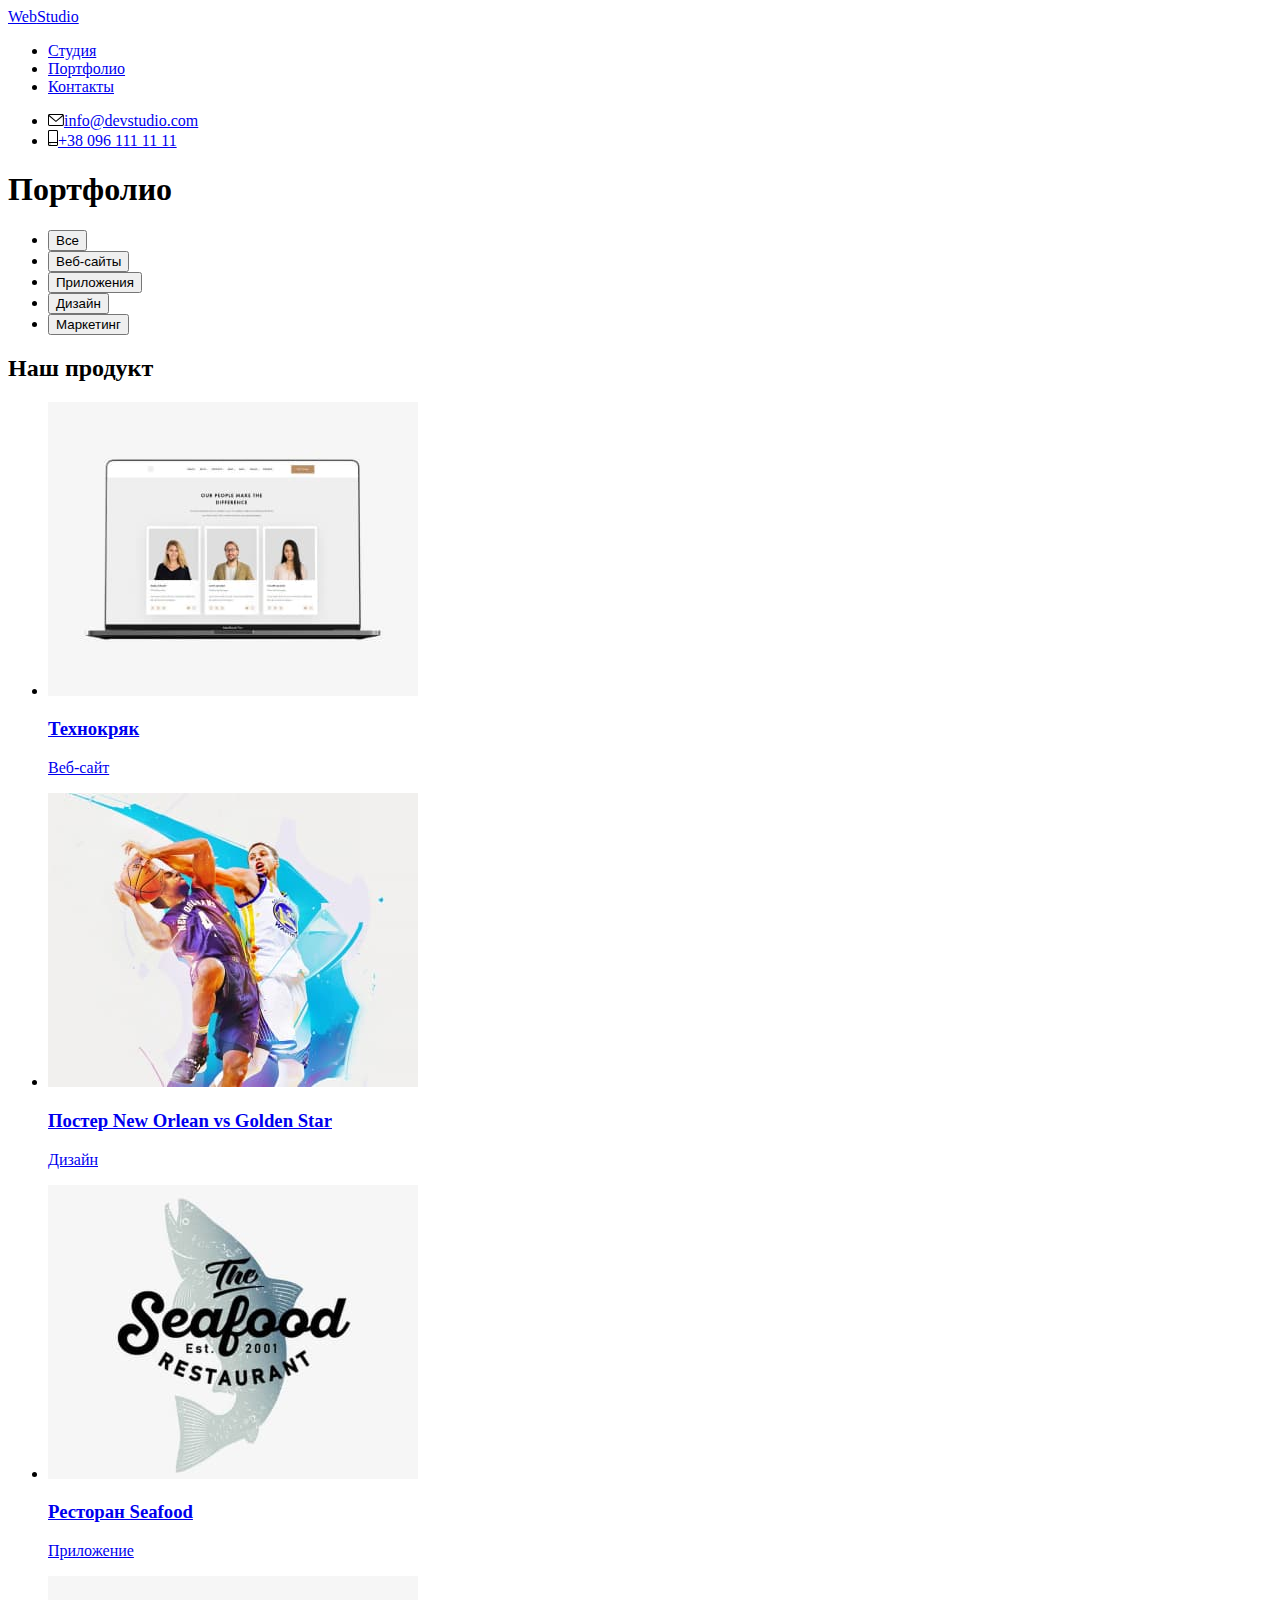
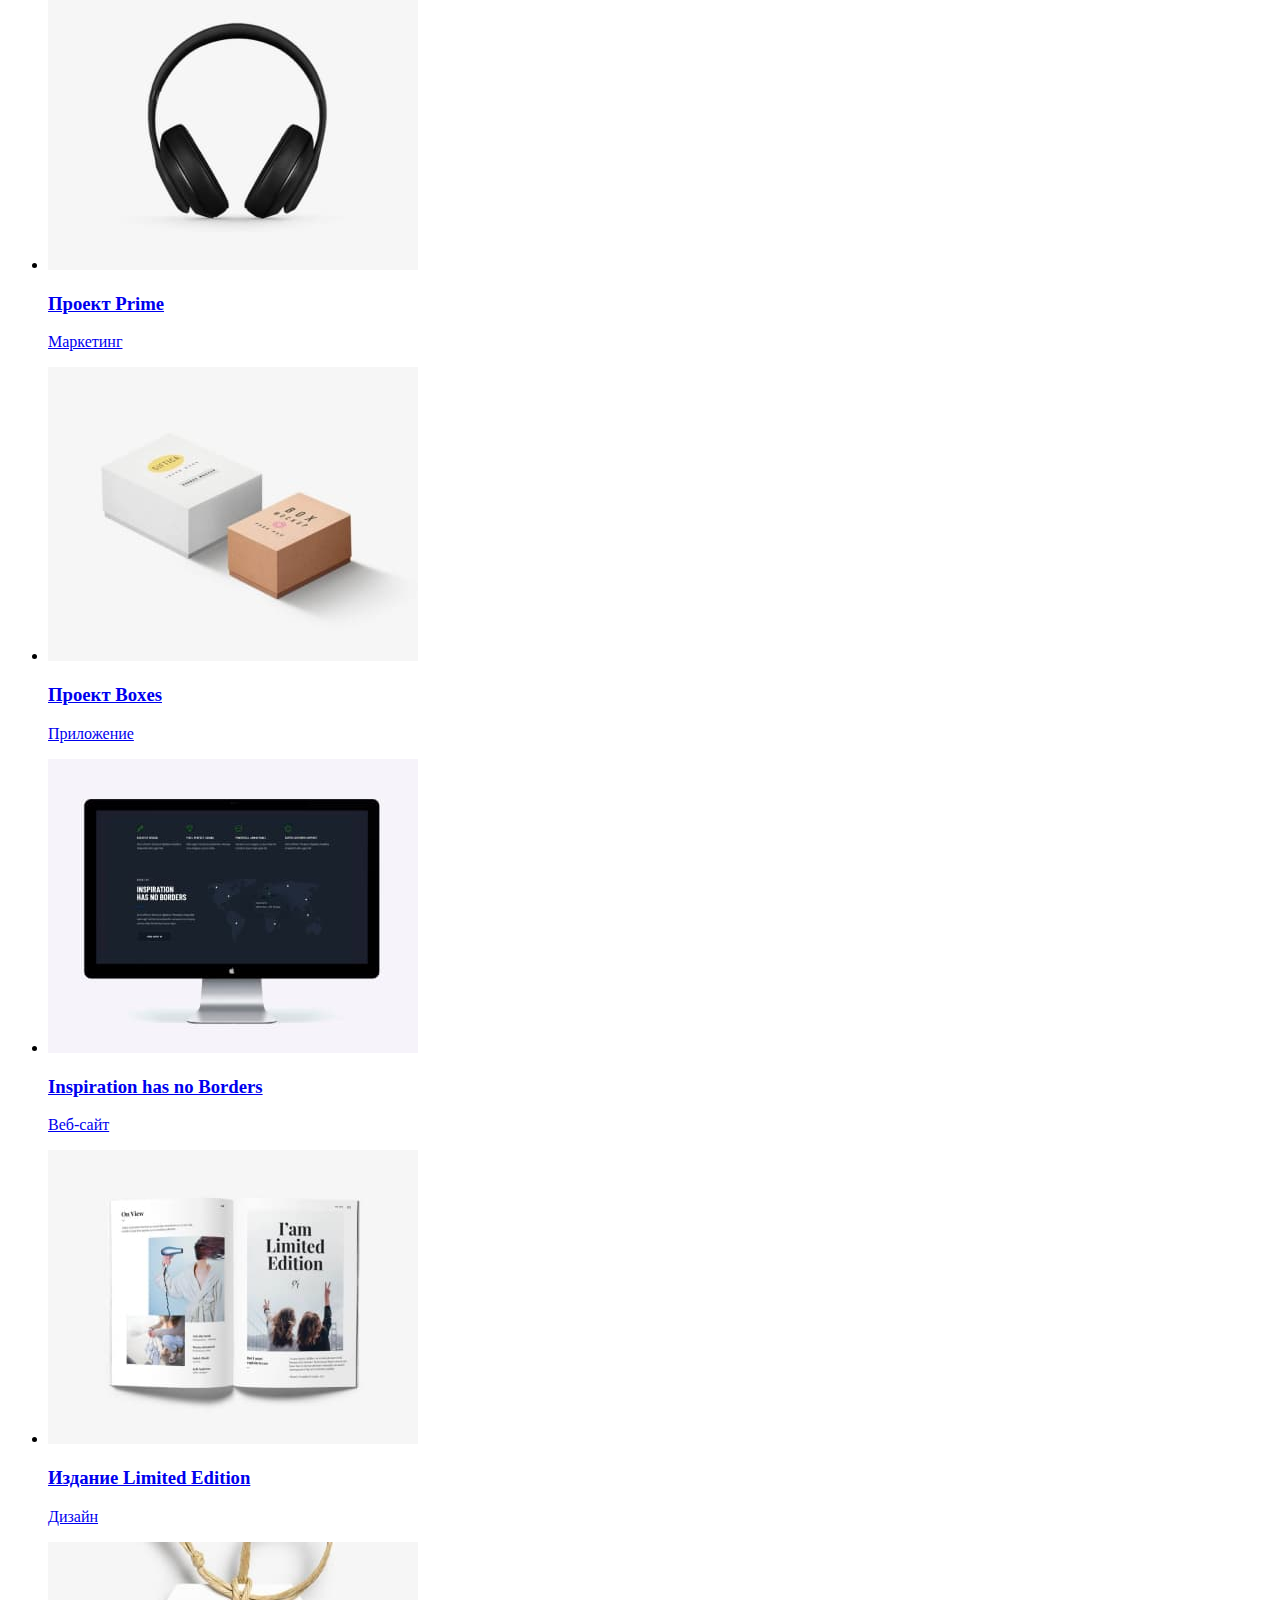
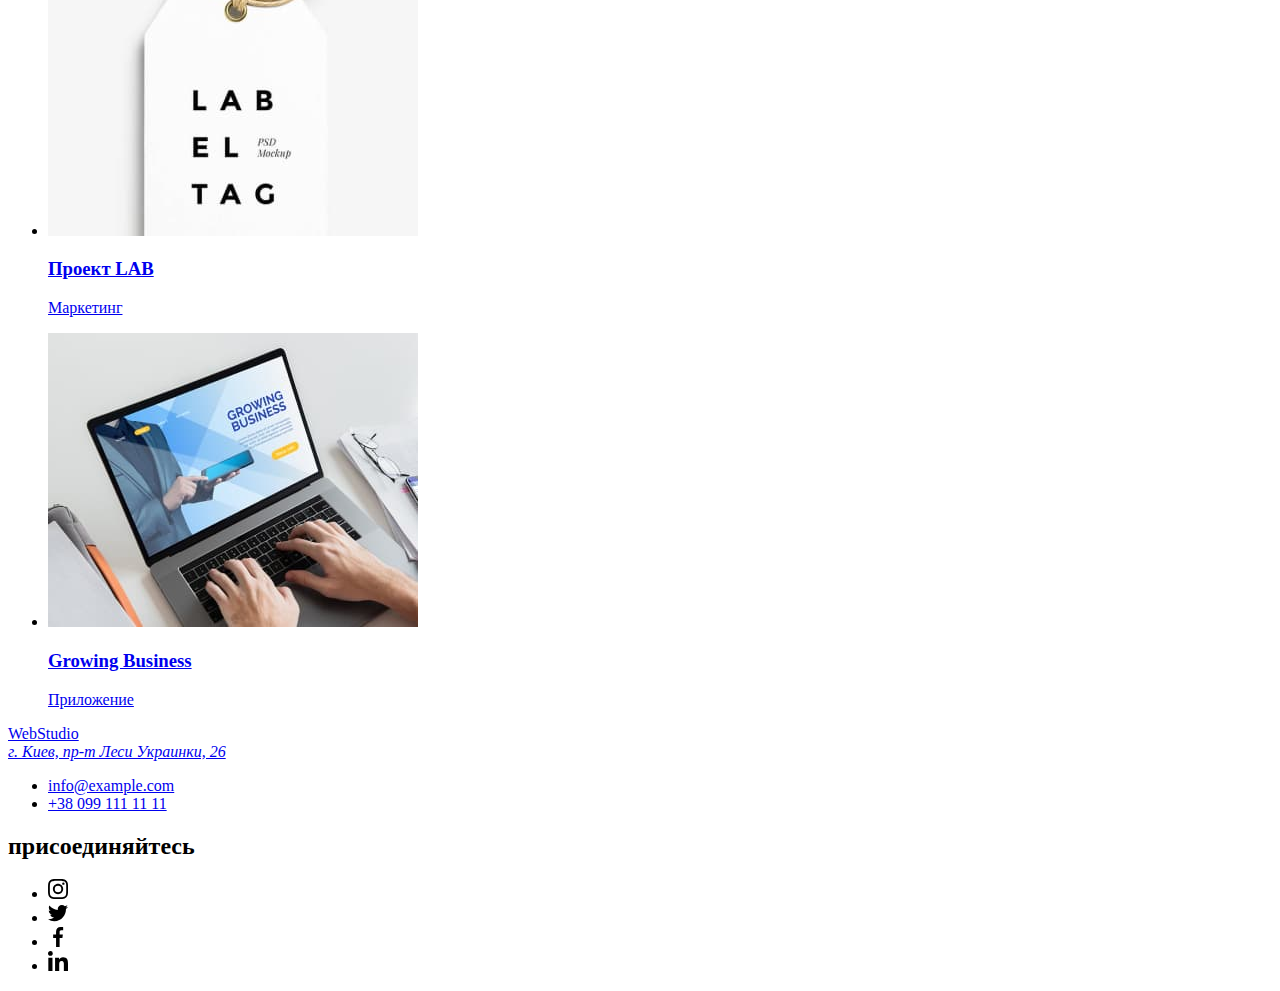
==== portfolio.html @ 41fa5a78 "add portfolio" ====
<!DOCTYPE html>
<html lang="ru">
  <head>
    <meta charset="UTF-8" />
    <meta http-equiv="X-UA-Compatible" content="IE=edge" />
    <meta name="viewport" content="width=device-width, initial-scale=1.0" />
    <link rel="preconnect" href="https://fonts.googleapis.com" />
    <link rel="preconnect" href="https://fonts.gstatic.com" crossorigin />
    <link
      href="https://fonts.googleapis.com/css2?family=Raleway:wght@700&family=Roboto:wght@400;500;700&display=swap"
      rel="stylesheet"
    />
    <title>Портфолио</title>
    <link
      rel="stylesheet"
      href="https://cdnjs.cloudflare.com/ajax/libs/modern-normalize/1.1.0/modern-normalize.min.css"
      integrity="sha512-wpPYUAdjBVSE4KJnH1VR1HeZfpl1ub8YT/NKx4PuQ5NmX2tKuGu6U/JRp5y+Y8XG2tV+wKQpNHVUX03MfMFn9Q=="
      crossorigin="anonymous"
      referrerpolicy="no-referrer"
    />
    <link rel="stylesheet" href="./css/styles.css" />
  </head>
  <body>
    <!-- header -->
    <header class="header">
      <div class="container header-content">
        <nav class="container-nav">
          <a href="./index.html" class="header-logo link"><span class="header-logo-blue">Web</span>Studio</a>
          <ul class="header-list-nav list">
            <li class="header-item-nav"><a href="./index.html" class="header-link link ">Студия</a></li>
            <li class="header-item-nav"><a href="./portfolio.html" class="header-link link current">Портфолио</a></li>
            <li class="header-item-nav"><a href="./index.html" class="header-link link">Контакты</a></li>
          </ul>
        </nav>
        <ul class="header-list-contact list">
          <li class="header-item-contact">
            <a href="mailto:info@devstudio.com" class="header-link-contact link">
              <svg class="icon-email" width="16" height="12">
                <use href="./imges/sprite.svg#icon-email"/></use></svg
              >info@devstudio.com</a
            >
          </li>
          <li class="header-item-contact">
            <a href="tel:+380961111111" class="header-link-contact link">
              <svg class="icon-tel" width="10" height="16">
                <use href="./imges/sprite.svg#icon-tel"></use></svg
              >+38 096 111 11 11</a
            >
          </li>
        </ul>
      </div>
    </header>

    <!-- portfolio -->
    <main>
      <section class="portfolio">
        <div class="container">
          <h1 class="portfolio-title hiden">Портфолио</h1>
          <ul class="portfolio-list-nav list">
            <li class="portfolio-item"><button type="button" class="portfolio-button">Все</button></li>
            <li class="portfolio-item"><button type="button" class="portfolio-button">Веб-сайты</button></li>
            <li class="portfolio-item"><button type="button" class="portfolio-button">Приложения</button></li>
            <li class="portfolio-item"><button type="button" class="portfolio-button">Дизайн</button></li>
            <li class="portfolio-item"><button type="button" class="portfolio-button">Маркетинг</button></li>
          </ul>

          <h2 class="product-title hiden">Наш продукт</h2>
          <ul class="product-list list">
            <li class="product-item">
              <a href="/" class="link"
                ><img src="./imges/photo-portfolio1.jpg" class="product-img" alt="" width="370" height="294" />
                <div class="product-content">
                <h3 class="product-title-item">Технокряк</h3>
                <p class="product-text">Веб-сайт</p></a
              >
              </div>
            </li>
            <li class="product-item">
              <a href="/" class="link"
                ><img src="./imges/photo-portfolio2.jpg" class="product-img" alt="" width="370" height="294" />
                <div class="product-content">
                <h3 class="product-title-item">Постер New Orlean vs Golden Star</h3>
                <p class="product-text">Дизайн</p></a
              >
              </div>
            </li>
            <li class="product-item">
              <a href="/" class="link"
                ><img src="./imges/photo-portfolio3.jpg" class="product-img" alt="" width="370" height="294" />
                <div class="product-content">
                <h3 class="product-title-item">Ресторан Seafood</h3>
                <p class="product-text">Приложение</p></a
              >
              </div>
            </li>
            <li class="product-item">
              <a href="/" class="link"
                ><img src="./imges/photo-portfolio4.jpg" class="product-img" alt="" width="370" height="294" />
                <div class="product-content">
                <h3 class="product-title-item">Проект Prime</h3>
                <p class="product-text">Маркетинг</p></a
              >
              </div>
            </li>
            <li class="product-item">
              <a href="/" class="link"
                ><img src="./imges/photo-portfolio5.jpg" class="product-img" alt="" width="370" height="294" />
                <div class="product-content">
                <h3 class="product-title-item">Проект Boxes</h3>
                <p class="product-text">Приложение</p></a
              >
              </div>
            </li>
            <li class="product-item">
              <a href="/" class="link"
                ><img src="./imges/photo-portfolio6.jpg" class="product-img" alt="" width="370" height="294" />
                <div class="product-content">
                <h3 class="product-title-item" lang="en">Inspiration has no Borders</h3>
                <p class="product-text">Веб-сайт</p></a
              >
              </div>
            </li>
            <li class="product-item">
              <a href="/" class="link"
                ><img src="./imges/photo-portfolio7.jpg" class="product-img" alt="" width="370" height="294" />
                <div class="product-content">
                <h3 class="product-title-item">Издание Limited Edition</h3>
                <p class="product-text">Дизайн</p></a
              >
              </div>
            </li>
            <li class="product-item">
              <a href="/" class="link"
                ><img src="./imges/photo-portfolio8.jpg" class="product-img" alt="" width="370" height="294" />
                <div class="product-content">
                <h3 class="product-title-item">Проект LAB</h3>
                <p class="product-text">Маркетинг</p></a
              >
              </div>
            </li>
            <li class="product-item">
              <a href="/" class="link"
                ><img src="./imges/photo-portfolio9.jpg" class="product-img" alt="" width="370" height="294" />
                <div class="product-content">
                <h3 class="product-title-item" lang="en">Growing Business</h3>
                <p class="product-text">Приложение</p></a
              >
              </div>
            </li>
          </ul>
        </div>
      </section>
    </main>

    <!-- footer -->
    <footer class="footer">
      <div class="container">
        <div class="footer-content">
          <a class="footer-logo link" href="./index.html"><span class="footer-logo-blue">Web</span>Studio</a>
          <address class="footer-address">
            <a
              href="https://goo.gl/maps/LMZink6fcVC9zRSU7"
              rel="noreferrer noopener nofollow"
              class="footer-link-address link"
              target="_blank"
              >г. Киев, пр-т Леси Украинки, 26</a
            >
          </address>
          <ul class="footer-list list">
            <li class="footer-item"><a href="mailto:info@example.com" class="footer-link link">info@example.com</a></li>
            <li class="footer-item"><a href="tel:+380991111111" class="footer-link link">+38 099 111 11 11</a></li>
          </ul>
        </div>
        <div class="footer-slogan">
          <h2 class="footer-title">присоединяйтесь</h2>
          <ul class="footer-list-icons list">
            <li class="footer-item-icons">
              <a class="footer-link-icons" href="/">
                <svg class="icon-instagram" width="20" height="20">
                  <use href="./imges/sprite.svg#icon-instagram"></use>
                </svg>
              </a>
            </li>
            <li class="footer-item-icons">
              <a class="footer-link-icons" href="/">
                <svg class="icon-twitter" width="20" height="20">
                  <use href="./imges/sprite.svg#icon-twitter"></use>
                </svg>
              </a>
            </li>
            <li class="footer-item-icons">
              <a class="footer-link-icons" href="/">
                <svg class="icon-facebook" width="20" height="20">
                  <use href="./imges/sprite.svg#icon-facebook"></use>
                </svg>
              </a>
            </li>
            <li class="footer-item-icons">
              <a class="footer-link-icons" href="/">
                <svg class="icon-linkedin" width="20" height="20">
                  <use href="./imges/sprite.svg#icon-linkedin"></use>
                </svg>
              </a>
            </li>
          </ul>
        </div>
      </div>
    </footer>
  </body>
</html>
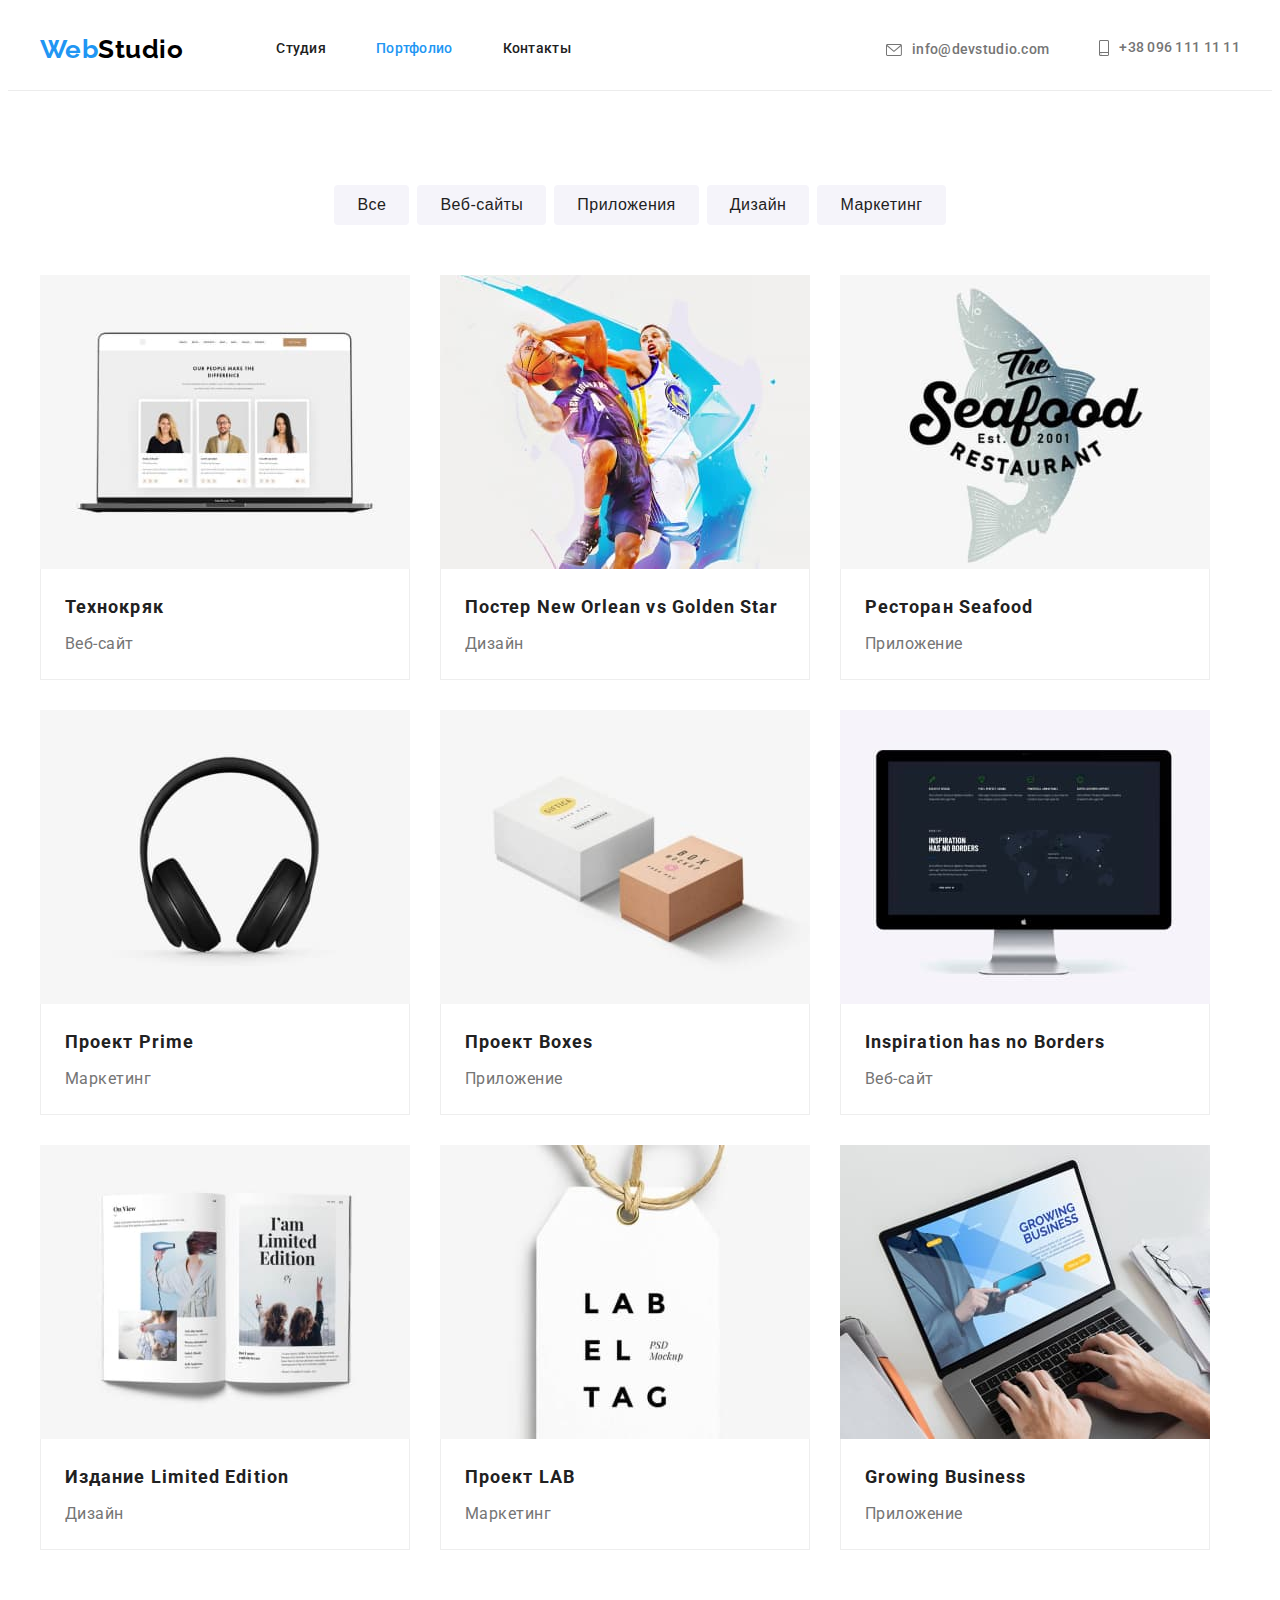
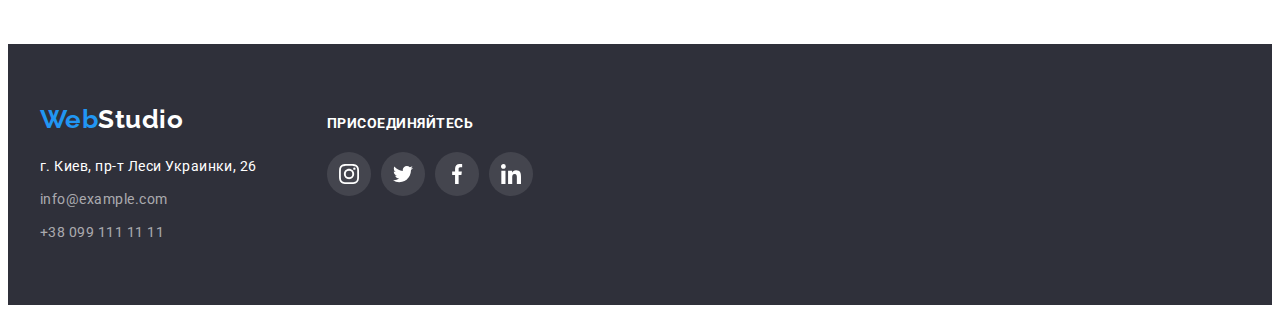
==== commit 3cbd1346: "add attribute aria-label" ====
--- a/portfolio.html
+++ b/portfolio.html
@@ -175,28 +175,28 @@
           <h2 class="footer-title">присоединяйтесь</h2>
           <ul class="footer-list-icons list">
             <li class="footer-item-icons">
-              <a class="footer-link-icons" href="/">
+              <a class="footer-link-icons" href="/" aria-label="ссылка на instagram">
                 <svg class="icon-instagram" width="20" height="20">
                   <use href="./imges/sprite.svg#icon-instagram"></use>
                 </svg>
               </a>
             </li>
             <li class="footer-item-icons">
-              <a class="footer-link-icons" href="/">
+              <a class="footer-link-icons" href="/" aria-label="ссылка на twitter">
                 <svg class="icon-twitter" width="20" height="20">
                   <use href="./imges/sprite.svg#icon-twitter"></use>
                 </svg>
               </a>
             </li>
             <li class="footer-item-icons">
-              <a class="footer-link-icons" href="/">
+              <a class="footer-link-icons" href="/" aria-label="ссылка на facebook">
                 <svg class="icon-facebook" width="20" height="20">
                   <use href="./imges/sprite.svg#icon-facebook"></use>
                 </svg>
               </a>
             </li>
             <li class="footer-item-icons">
-              <a class="footer-link-icons" href="/">
+              <a class="footer-link-icons" href="/" aria-label="ссылка на linkedin">
                 <svg class="icon-linkedin" width="20" height="20">
                   <use href="./imges/sprite.svg#icon-linkedin"></use>
                 </svg>
--- a/css/styles.css
+++ b/css/styles.css
@@ -0,0 +1,583 @@
+:root {
+  --team-background-color: #f5f4fa;
+  --primory-title-color: #212121;
+  --nav-text-color: #212121;
+  --button-text-color: #212121;
+  --secondary-title-color: #ffffff;
+  --accent-button-text-color: #ffffff;
+  --address-text-color: #ffffff;
+  --hero-background-color: #2f303a;
+  --footer-background-color: #2f303a;
+  --all-text-color: #757575;
+  --accent-color: #2196f3;
+  --primory-logo-color: #2196f3;
+  --secondary-logo-color: #000000;
+  --footer-contact-color: rgba(255, 255, 255, 0.6);
+  --header-contact-color: #757575;
+  --feature-bc-icons: #f5f4fa;
+  --icon-primory-color: #afb1b8;
+  --icon-secondary-color: #ffffff;
+  --border-color: #eeeeee;
+}
+
+body {
+  font-family: "Roboto", sans-serif;
+  color: var(--primory-title-color);
+  letter-spacing: 0.03em;
+}
+
+p,
+h1,
+h2,
+h3,
+h4,
+h5,
+h6 {
+  margin: 0;
+}
+
+ul {
+  margin: 0;
+  padding-left: 0;
+}
+
+.list {
+  list-style: none;
+}
+.link {
+  text-decoration: none;
+}
+
+.container {
+  width: 1200px;
+  margin: 0 auto;
+  padding-left: 15px;
+  padding-right: 15px;
+}
+
+.hiden {
+  position: absolute;
+  white-space: nowrap;
+  width: 1px;
+  height: 1px;
+  overflow: hidden;
+  border: 0;
+  padding: 0;
+  clip: rect(0 0 0 0);
+  clip-path: inset(50%);
+  margin: -1px;
+}
+
+/* ------------------------ header ------------------------*/
+.header {
+  border-bottom: 1px solid #ececec;
+}
+
+.header-content {
+  display: flex;
+  align-items: center;
+}
+
+.header-logo {
+  padding-top: 24px;
+  padding-bottom: 24px;
+  font-family: "Raleway", sans-serif;
+  font-weight: 700;
+  font-size: 26px;
+  line-height: 1.19;
+  color: var(--secondary-logo-color);
+  margin-right: 93px;
+}
+
+.container-nav {
+  display: flex;
+  align-items: center;
+}
+
+.header-logo-blue {
+  color: var(--primory-logo-color);
+}
+
+.header-list-nav {
+  display: flex;
+}
+
+.header-item-nav:not(:last-child) {
+  margin-right: 50px;
+}
+
+.header-link {
+  display: block;
+  padding-top: 32px;
+  padding-bottom: 32px;
+  font-weight: 500;
+  font-size: 14px;
+  line-height: 1.14;
+  letter-spacing: 0.02em;
+  color: var(--nav-text-color);
+}
+
+.header-link:hover,
+.header-link:focus {
+  color: var(--accent-color);
+}
+
+.current {
+  color: var(--accent-color);
+}
+
+.header-list-contact {
+  display: flex;
+  align-items: baseline;
+  margin-left: auto;
+}
+
+.header-item-contact {
+  margin-right: 50px;
+}
+
+.header-item-contact:last-child {
+  margin-right: 0;
+}
+
+.header-link-contact {
+  display: flex;
+  align-items: center;
+  width: 100%;
+  height: 100%;
+  padding-top: 32px;
+  padding-bottom: 32px;
+  font-weight: 500;
+  font-size: 14px;
+  line-height: 1.14;
+  letter-spacing: 0.02em;
+  color: var(--header-contact-color);
+}
+
+.header-link-contact:hover,
+.header-link-contact:focus {
+  color: var(--accent-color);
+}
+
+.icon-email,
+.icon-tel {
+  fill: currentColor;
+  margin-right: 10px;
+}
+/* ------------------------ hero ------------------------*/
+
+.hero {
+  padding-top: 200px;
+  padding-bottom: 200px;
+  background-color: var(--hero-background-color);
+}
+
+.hero-container {
+  width: 1600px;
+  height: 600px;
+  margin: 0 auto;
+  background-image: linear-gradient(rgba(47, 48, 58, 0.4), rgba(47, 48, 58, 0.4)), url(../imges/hero.jpg);
+  background-repeat: no-repeat;
+  background-position: center;
+  background-size: cover;
+}
+
+.hero-title {
+  width: 669px;
+  margin-bottom: 30px;
+  font-weight: 900;
+  font-size: 44px;
+  line-height: 1.36;
+  text-align: center;
+  letter-spacing: 0.06em;
+  text-transform: uppercase;
+  color: var(--secondary-title-color);
+  margin-right: auto;
+  margin-left: auto;
+}
+
+.hero-button {
+  margin: 0 auto;
+  display: block;
+  padding: 10px 32px;
+  font-weight: 700;
+  font-size: 16px;
+  line-height: 1.88;
+  cursor: pointer;
+  text-align: center;
+  letter-spacing: 0.06em;
+  color: var(--accent-button-text-color);
+  background-color: var(--accent-color);
+  box-shadow: 0px 4px 4px rgba(0, 0, 0, 0.15);
+  border-radius: 4px;
+  border: 1px solid transparent;
+}
+
+/* ------------------------ feature ------------------------*/
+
+.feature {
+  padding-top: 94px;
+}
+
+.feature-content {
+  display: flex;
+}
+
+.feature-item {
+  min-width: 270px;
+}
+
+.feature-item:not(:last-child) {
+  margin-right: 30px;
+}
+
+.feature-icons {
+  background-color: var(--feature-bc-icons);
+  width: 270px;
+  height: 120px;
+  display: flex;
+  justify-content: center;
+  align-items: center;
+  border-radius: 4px;
+  margin-bottom: 30px;
+}
+
+.feature-item-title {
+  font-size: 14px;
+  line-height: 1.14;
+  text-transform: uppercase;
+  margin-bottom: 10px;
+}
+
+.feature-item-text {
+  font-size: 14px;
+  line-height: 1.71;
+  color: var(--all-text-color);
+}
+
+/* ------------------------ company ------------------------*/
+.company {
+  padding-top: 94px;
+  padding-bottom: 94px;
+}
+
+.company-list {
+  display: flex;
+}
+
+.company-item:not(:last-child) {
+  margin-right: 30px;
+}
+
+.company-title {
+  margin-bottom: 50px;
+  font-size: 36px;
+  line-height: 1.16;
+  text-align: center;
+}
+
+/* ------------------------ team ------------------------*/
+
+.team {
+  padding-top: 94px;
+  padding-bottom: 94px;
+  background-color: var(--team-background-color);
+}
+
+.team-title {
+  margin-bottom: 50px;
+  font-size: 36px;
+  line-height: 1.16;
+  text-align: center;
+}
+
+.team-list {
+  display: flex;
+}
+
+.team-item {
+  width: 270px;
+  background-color: #ffffff;
+  box-shadow: 0px 1px 3px rgba(0, 0, 0, 0.12), 0px 1px 1px rgba(0, 0, 0, 0.14), 0px 2px 1px rgba(0, 0, 0, 0.2);
+  border-radius: 0px 0px 4px 4px;
+}
+
+.team-item:not(:last-child) {
+  margin-right: 30px;
+}
+
+.team-content {
+  padding-top: 30px;
+  padding-bottom: 30px;
+}
+
+.team-item-title {
+  margin-bottom: 10px;
+  font-weight: 500;
+  font-size: 16px;
+  line-height: 1.18;
+  text-align: center;
+}
+.team-item-text {
+  font-size: 16px;
+  line-height: 1.18;
+  text-align: center;
+  color: var(--all-text-color);
+}
+
+.team-list-icons {
+  display: flex;
+  justify-content: center;
+  margin-top: 16px;
+}
+
+.team-item-icons {
+  width: 44px;
+  height: 44px;
+  margin-right: 10px;
+}
+
+.team-item-icons:last-child {
+  margin-right: 0;
+}
+
+.team-link-icons {
+  width: 100%;
+  height: 100%;
+  display: flex;
+  justify-content: center;
+  align-items: center;
+  fill: var(--icon-primory-color);
+}
+
+.team-link-icons:hover {
+  background-color: var(--accent-color);
+  fill: var(--icon-secondary-color);
+  border-radius: 50%;
+}
+
+/* ------------------------ clients ------------------------*/
+.clients {
+  padding-top: 94px;
+  padding-bottom: 94px;
+}
+
+.clients-title {
+  font-size: 36px;
+  line-height: 1.16;
+  text-align: center;
+  color: var(--primory-title-color);
+  margin-bottom: 50px;
+}
+
+.clients-list {
+  display: flex;
+  justify-content: center;
+}
+
+.clients-item {
+  width: 170px;
+  height: 92px;
+  margin-right: 30px;
+}
+
+.clients-item:last-child {
+  margin-right: 0;
+}
+
+.clients-link {
+  width: 100%;
+  height: 100%;
+  display: flex;
+  justify-content: center;
+  align-items: center;
+  border-radius: 4px;
+  border: 1px solid #afb1b8;
+  fill: var(--icon-primory-color);
+}
+
+.clients-link:hover,
+.clients-link:focus {
+  fill: var(--accent-color);
+  border-color: var(--accent-color);
+}
+
+/* ------------------------ footer ------------------------*/
+.footer {
+  padding-top: 60px;
+  padding-bottom: 60px;
+  background-color: var(--footer-background-color);
+}
+
+.footer > .container {
+  display: flex;
+}
+
+.footer-content {
+  max-width: 376px;
+  min-height: 112px;
+  margin-right: 70px;
+}
+
+.footer-logo {
+  display: block;
+  margin-bottom: 20px;
+  font-family: "Raleway", sans-serif;
+  font-weight: 700;
+  font-size: 26px;
+  line-height: 1.19;
+  color: #ffffff;
+}
+
+.footer-logo-blue {
+  color: var(--primory-logo-color);
+}
+
+.footer-address {
+  margin-bottom: 9px;
+}
+
+.footer-link-address {
+  display: block;
+
+  font-style: normal;
+  font-size: 14px;
+  line-height: 1.71;
+  color: var(--address-text-color);
+}
+
+.footer-item:not(:last-child) {
+  margin-bottom: 9px;
+}
+
+.footer-link {
+  font-size: 14px;
+  line-height: 1.71;
+  color: var(--footer-contact-color);
+}
+
+.footer-link:hover,
+.footer-link:focus {
+  color: var(--accent-color);
+}
+
+.footer-slogan {
+  padding-top: 12px;
+}
+
+.footer-title {
+  margin-bottom: 20px;
+  font-size: 14px;
+  line-height: 1.14;
+  text-transform: uppercase;
+  color: var(--secondary-title-color);
+}
+
+.footer-list-icons {
+  display: flex;
+}
+
+.footer-item-icons {
+  width: 44px;
+  height: 44px;
+  margin-right: 10px;
+}
+
+.footer-item-icons:last-child {
+  margin-right: 0;
+}
+
+.footer-link-icons {
+  width: 100%;
+  height: 100%;
+  display: flex;
+  justify-content: center;
+  align-items: center;
+  background-color: rgba(255, 255, 255, 0.1);
+  fill: var(--icon-secondary-color);
+  border-radius: 50%;
+}
+
+.footer-link-icons:hover {
+  background-color: var(--accent-color);
+  border-radius: 50%;
+}
+
+/* ---------------------- portfolio ----------------------*/
+.portfolio {
+  padding-top: 94px;
+  padding-bottom: 94px;
+}
+
+.portfolio-list-nav {
+  display: block;
+  display: flex;
+  justify-content: center;
+  margin-bottom: 50px;
+}
+
+.portfolio-item:not(:last-child) {
+  margin-right: 8px;
+}
+
+.portfolio-button {
+  padding: 6px 22px;
+  cursor: pointer;
+  font-weight: 500;
+  font-size: 16px;
+  line-height: 1.62;
+  text-align: center;
+  letter-spacing: 0.03em;
+  color: var(--button-text-color);
+  background-color: #f5f4fa;
+  border-radius: 4px;
+  border: 1px solid transparent;
+}
+
+.portfolio-button:hover {
+  background-color: var(--accent-color);
+  color: var(--accent-button-text-color);
+  box-shadow: 0px 3px 1px rgba(0, 0, 0, 0.1), 0px 1px 2px rgba(0, 0, 0, 0.08), 0px 2px 2px rgba(0, 0, 0, 0.12);
+}
+
+/* ----------------------- product -----------------------*/
+.product-list {
+  display: flex;
+  flex-flow: wrap;
+  margin: -15px;
+}
+
+.product-item {
+  width: 370px;
+  margin: 15px;
+}
+
+.product-item:hover,
+.product-item:focus {
+  box-shadow: 0px 1px 1px rgba(0, 0, 0, 0.12), 0px 4px 4px rgba(0, 0, 0, 0.06), 1px 4px 6px rgba(0, 0, 0, 0.16);
+}
+
+.product-img {
+  display: block;
+}
+
+.product-content {
+  border-right: 1px solid var(--border-color);
+  border-bottom: 1px solid var(--border-color);
+  border-left: 1px solid var(--border-color);
+  padding: 20px 24px;
+}
+
+.product-title-item {
+  margin-bottom: 4px;
+  font-size: 18px;
+  line-height: 2;
+  letter-spacing: 0.06em;
+  color: var(--primory-title-color);
+}
+
+.product-text {
+  font-size: 16px;
+  line-height: 1.88;
+  color: var(--all-text-color);
+}
